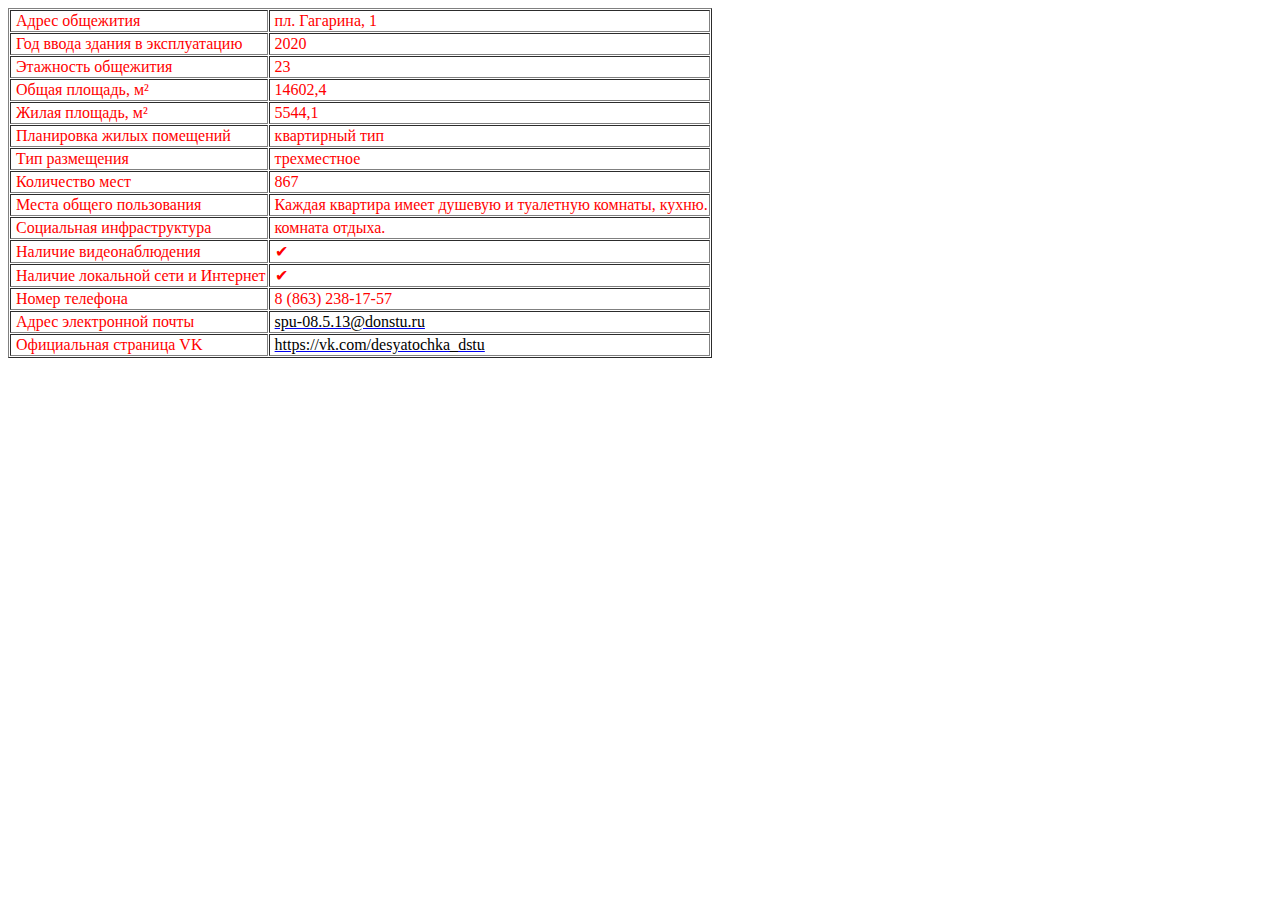
==== app/src/main/assets/index.html @ 80792a32 "web" ====
<!DOCTYPE html>
<html lang="en">
<head>
    <meta charset="UTF-8">
    <meta http-equiv="X-UA-Compatible" content="IE=edge">
    <meta name="viewport" content="width=device-width, initial-scale=1.0">
    <title>Справочник</title>
    <link rel="stylesheet" type="text/css" href="css/style.css">
</head>
<body>
    <table border="1" cellpadding="1" cellspacing="1">
        <tbody>
        <tr>
            <td>
                 &nbsp;Адрес общежития&nbsp; </span>
            </td>
            <td>
                &nbsp;<a class="map-open" onclick="showMap()" >пл. Гагарина, 1</a>&nbsp; </span>
            </td>
        </tr>
        <tr>
            <td>

                &nbsp;Год ввода здания в эксплуатацию&nbsp; </span>
            </td>
            <td>

                &nbsp;2020 </span>
            </td>
        </tr>
        <tr>
            <td>

                &nbsp;Этажность общежития&nbsp; </span>
            </td>
            <td>

                &nbsp;23 </span>
            </td>
        </tr>
        <tr>
            <td>

                &nbsp;Общая площадь, м²&nbsp; </span>
            </td>
            <td>

                &nbsp;14602,4 </span>
            </td>
        </tr>
        <tr>
            <td>

                &nbsp;Жилая площадь, м²&nbsp; </span>
            </td>
            <td>

                &nbsp;5544,1 </span>
            </td>
        </tr>
        <tr>
            <td>

                &nbsp;Планировка жилых помещений&nbsp; </span>
            </td>
            <td>
                &nbsp;квартирный тип </span>
            </td>
        </tr>
        <tr>
            <td>

                &nbsp;Тип размещения&nbsp; </span>
            </td>
            <td>
                &nbsp;трехместное&nbsp;
            </td>
        </tr>
        <tr>
            <td>

                &nbsp;Количество мест&nbsp; </span>
            </td>
            <td>

                &nbsp;867 </span>
            </td>
        </tr>
        <tr>
            <td colspan="1">

                &nbsp;Места общего пользования&nbsp; </span>
            </td>
            <td colspan="1">

                &nbsp;Каждая квартира имеет душевую и туалетную комнаты, кухню. </span>
            </td>
        </tr>
        <tr>
            <td colspan="1">

                &nbsp;Социальная инфраструктура&nbsp; </span>
            </td>
            <td colspan="1">

                &nbsp;комната отдыха. </span>
            </td>
        </tr>
        <tr>
            <td colspan="1">
  
                &nbsp;Наличие видеонаблюдения </span>
            </td>
            <td colspan="1">

                &nbsp;✔ </span>
            </td>
        </tr>
        <tr>
            <td colspan="1">

                &nbsp;Наличие локальной сети и Интернет </span>
            </td>
            <td colspan="1">
                &nbsp;✔</span><br>
            </td>
        </tr>
        <tr>
            <td colspan="1">

                &nbsp;Номер телефона </span>
            </td>
            <td colspan="1">

                &nbsp;8 (863) 238-17-57</span><br>

            </td>
        </tr>
        <tr>
            <td colspan="1">

                &nbsp;Адрес электронной почты </span>
            </td>
            <td colspan="1">

                &nbsp;</span><a href="mailto:spu-08.5.13@donstu.ru"><span style="color: #000000;">spu-08.5.13@donstu.ru</span></a><br>

            </td>
        </tr>
        <tr>
            <td colspan="1">

                &nbsp;Официальная страница VK&nbsp; </span>
            </td>
            <td colspan="1">
                &nbsp;</span><a href="https://vk.com/desyatochka_dstu"><span style="color: #000000;">https://vk.com/desyatochka_dstu</span></a><br>
            </td>
        </tr>
        </tbody>
        </table>
</body>
</html>
---- app/src/main/assets/css/style.css ----
table{
 color: red;
}
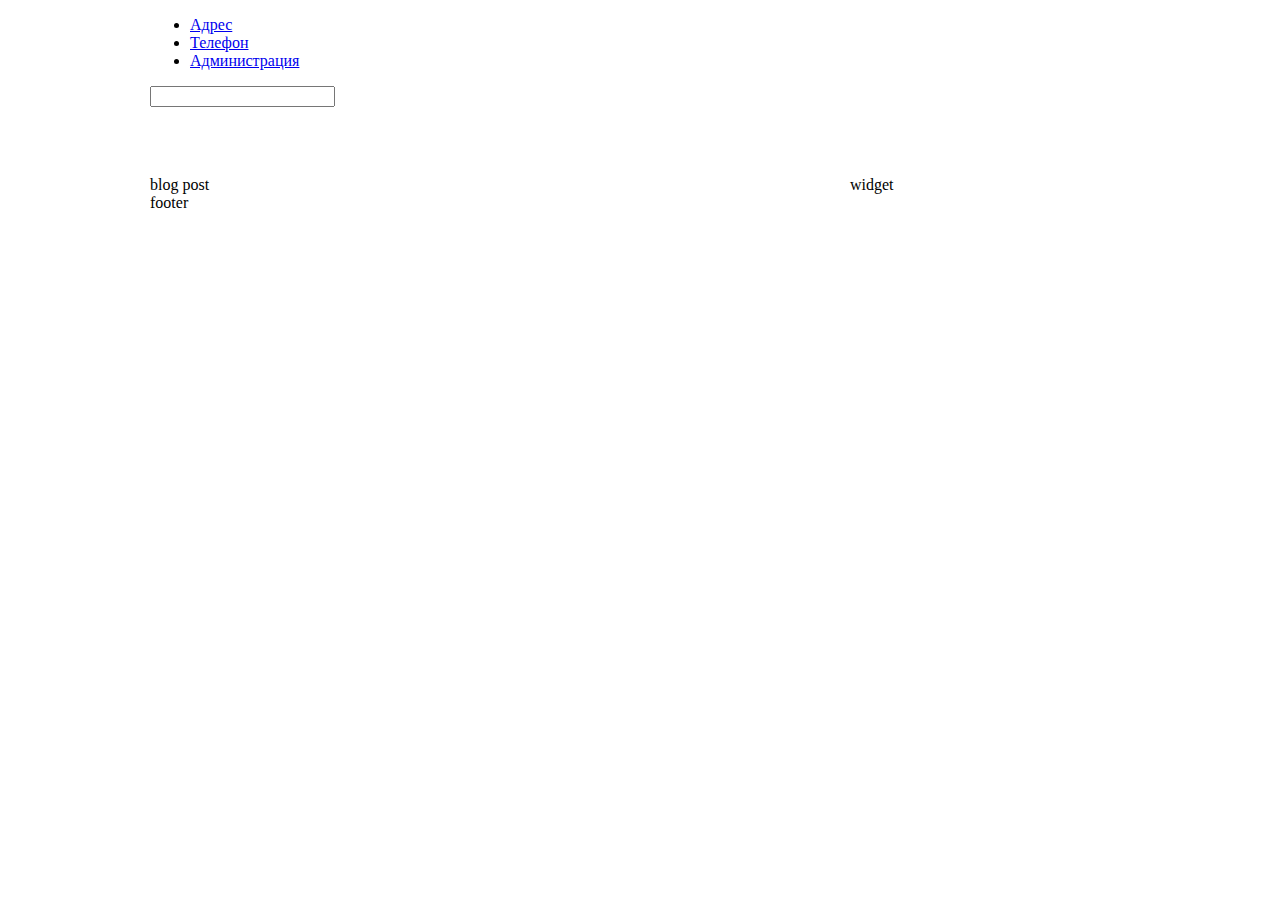
==== commit 4e1f3a12: "fix bug" ====
--- a/app/src/main/assets/index.html
+++ b/app/src/main/assets/index.html
@@ -8,155 +8,33 @@
     <link rel="stylesheet" type="text/css" href="css/style.css">
 </head>
 <body>
-    <table border="1" cellpadding="1" cellspacing="1">
-        <tbody>
-        <tr>
-            <td>
-                 &nbsp;Адрес общежития&nbsp; </span>
-            </td>
-            <td>
-                &nbsp;<a class="map-open" onclick="showMap()" >пл. Гагарина, 1</a>&nbsp; </span>
-            </td>
-        </tr>
-        <tr>
-            <td>
 
-                &nbsp;Год ввода здания в эксплуатацию&nbsp; </span>
-            </td>
-            <td>
-
-                &nbsp;2020 </span>
-            </td>
-        </tr>
-        <tr>
-            <td>
-
-                &nbsp;Этажность общежития&nbsp; </span>
-            </td>
-            <td>
-
-                &nbsp;23 </span>
-            </td>
-        </tr>
-        <tr>
-            <td>
-
-                &nbsp;Общая площадь, м²&nbsp; </span>
-            </td>
-            <td>
-
-                &nbsp;14602,4 </span>
-            </td>
-        </tr>
-        <tr>
-            <td>
-
-                &nbsp;Жилая площадь, м²&nbsp; </span>
-            </td>
-            <td>
-
-                &nbsp;5544,1 </span>
-            </td>
-        </tr>
-        <tr>
-            <td>
-
-                &nbsp;Планировка жилых помещений&nbsp; </span>
-            </td>
-            <td>
-                &nbsp;квартирный тип </span>
-            </td>
-        </tr>
-        <tr>
-            <td>
-
-                &nbsp;Тип размещения&nbsp; </span>
-            </td>
-            <td>
-                &nbsp;трехместное&nbsp;
-            </td>
-        </tr>
-        <tr>
-            <td>
-
-                &nbsp;Количество мест&nbsp; </span>
-            </td>
-            <td>
-
-                &nbsp;867 </span>
-            </td>
-        </tr>
-        <tr>
-            <td colspan="1">
-
-                &nbsp;Места общего пользования&nbsp; </span>
-            </td>
-            <td colspan="1">
-
-                &nbsp;Каждая квартира имеет душевую и туалетную комнаты, кухню. </span>
-            </td>
-        </tr>
-        <tr>
-            <td colspan="1">
-
-                &nbsp;Социальная инфраструктура&nbsp; </span>
-            </td>
-            <td colspan="1">
-
-                &nbsp;комната отдыха. </span>
-            </td>
-        </tr>
-        <tr>
-            <td colspan="1">
-  
-                &nbsp;Наличие видеонаблюдения </span>
-            </td>
-            <td colspan="1">
-
-                &nbsp;✔ </span>
-            </td>
-        </tr>
-        <tr>
-            <td colspan="1">
-
-                &nbsp;Наличие локальной сети и Интернет </span>
-            </td>
-            <td colspan="1">
-                &nbsp;✔</span><br>
-            </td>
-        </tr>
-        <tr>
-            <td colspan="1">
-
-                &nbsp;Номер телефона </span>
-            </td>
-            <td colspan="1">
-
-                &nbsp;8 (863) 238-17-57</span><br>
-
-            </td>
-        </tr>
-        <tr>
-            <td colspan="1">
-
-                &nbsp;Адрес электронной почты </span>
-            </td>
-            <td colspan="1">
-
-                &nbsp;</span><a href="mailto:spu-08.5.13@donstu.ru"><span style="color: #000000;">spu-08.5.13@donstu.ru</span></a><br>
-
-            </td>
-        </tr>
-        <tr>
-            <td colspan="1">
-
-                &nbsp;Официальная страница VK&nbsp; </span>
-            </td>
-            <td colspan="1">
-                &nbsp;</span><a href="https://vk.com/desyatochka_dstu"><span style="color: #000000;">https://vk.com/desyatochka_dstu</span></a><br>
-            </td>
-        </tr>
-        </tbody>
-        </table>
+    <div id="pagewrap">
+        <header id="header">
+           <nav>
+              <ul id="main-nav">
+                 <li><a href="#">Адрес</a></li>
+                 <li><a href="#">Телефон</a></li>
+                 <li><a href="#">Администрация</a></li>
+              </ul>
+           </nav>
+           <form id="searchform">
+              <input type="search">
+           </form>
+        </header>
+        <div id="content">
+           <article class="post">
+              blog post
+           </article>
+        </div>
+        <aside id="sidebar">
+           <section class="widget">
+               widget
+           </section>              
+        </aside>
+        <footer id="footer">
+           footer
+        </footer>
+     </div>
 </body>
 </html>--- a/app/src/main/assets/css/style.css
+++ b/app/src/main/assets/css/style.css
@@ -1,5 +1,105 @@
+article, aside, details, figcaption, figure, footer, header, hgroup, menu, nav, section { 
+    display: block;
+}
 
+input[type="text"],
+input[type="email"],
+input[type="tel"],
+input[type="number"],
+textarea {
+    -webkit-appearance : none;
+    -moz-appearance    : none;
+    -ms-appearance     : none;
+    appearance         : none;
+    outline            : 0;
+    box-shadow         : none;
+}
 
-table{
- color: red;
-}+html {
+    -webkit-text-size-adjust : none;
+    text-size-adjust         : none
+}
+#pagewrap {
+    width: 980px;
+    margin: 0 auto;
+ }
+ #header {
+    height: 160px;
+ }
+ #content {
+    width: 600px;
+    float: left;
+ }
+ #sidebar {
+    width: 280px;
+    float: right;
+ }
+ #footer {
+    clear: both;
+ }
+
+ @media screen and (max-width: 980px) {
+    #pagewrap {
+       width: 95%;
+    }
+    #content {
+       width: 60%;
+       padding: 3% 4%;
+    }
+    #sidebar {
+       width: 30%;
+    }
+    #sidebar .widget {
+       padding: 8% 7%;
+       margin-bottom: 10px;
+    }
+ }
+  
+ @media screen and (max-width: 650px) {
+    #header {
+       height: auto;
+    }
+    #searchform {
+       position: absolute;
+       top: 5px;
+       right: 0;
+    }
+    #main-nav {
+       position: static;
+    }
+    #site-logo {
+       margin: 15px 100px 5px 0;
+       position: static;
+    }
+    #site-description {
+       margin: 0 0 15px;
+       position: static;
+    }
+    #content {
+       width: auto;
+       float: none;
+       margin: 20px 0;
+    }
+    #sidebar {
+       width: 100%;
+       float: none;
+       margin: 0;
+    }
+ }
+
+ @media screen and (max-width: 480px) {
+    html {
+       -webkit-text-size-adjust: none;
+    }
+    #main-nav a {
+       font-size: 90%;
+       padding: 10px 8px;
+    }
+ }
+ 
+ img {
+    max-width: 100%;
+    height: auto;
+    width: auto\9; /* ie8 */
+ }
+ 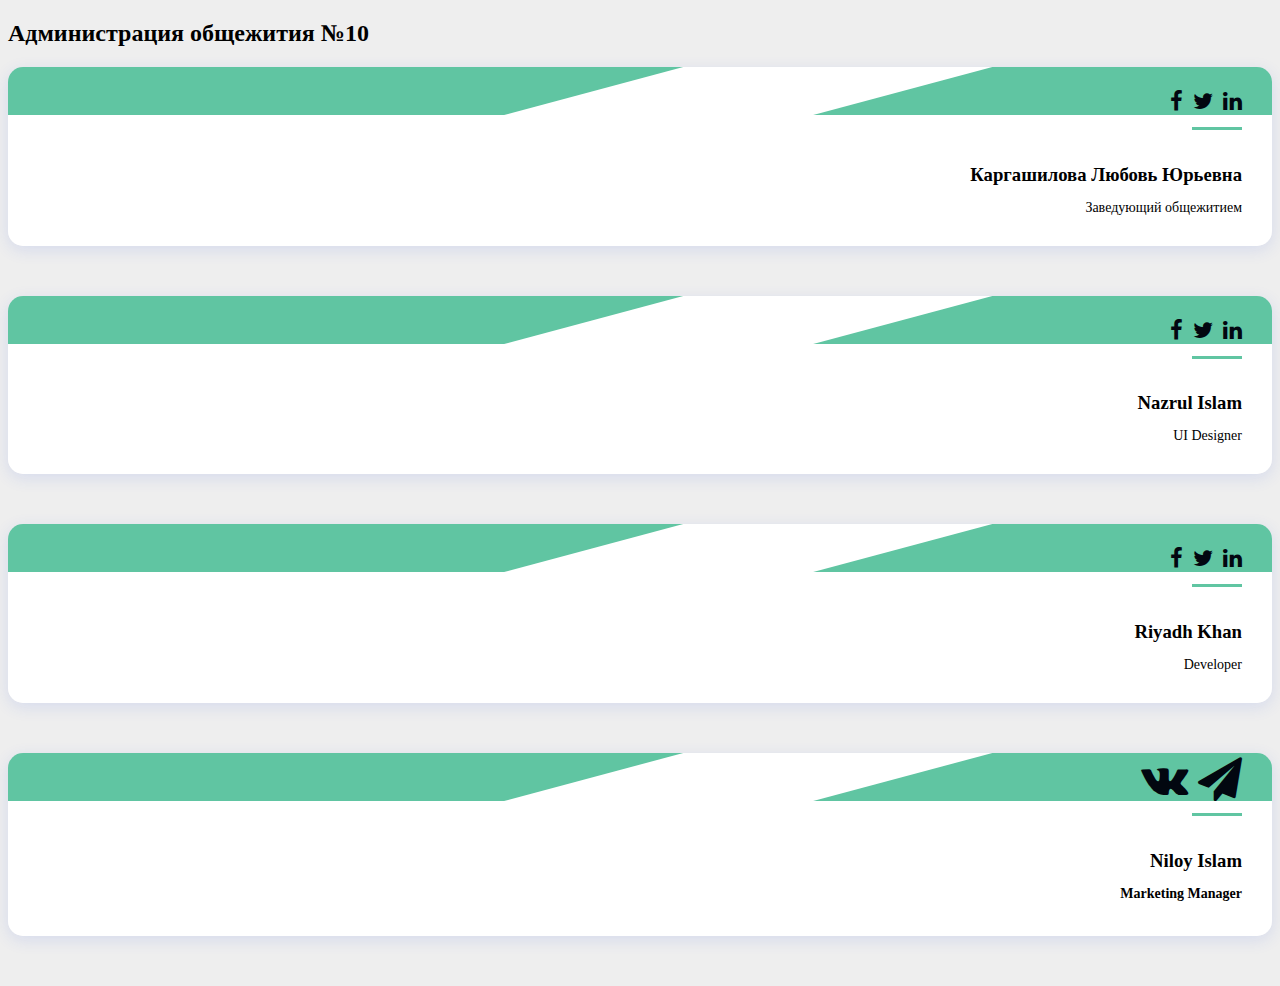
==== commit 1c72425f: "redesign part1" ====
--- a/app/src/main/assets/index.html
+++ b/app/src/main/assets/index.html
@@ -6,35 +6,80 @@
     <meta name="viewport" content="width=device-width, initial-scale=1.0">
     <title>Справочник</title>
     <link rel="stylesheet" type="text/css" href="css/style.css">
+    <link href="https://maxcdn.bootstrapcdn.com/font-awesome/4.7.0/css/font-awesome.min.css" rel="stylesheet" />
 </head>
 <body>
 
-    <div id="pagewrap">
-        <header id="header">
-           <nav>
-              <ul id="main-nav">
-                 <li><a href="#">Адрес</a></li>
-                 <li><a href="#">Телефон</a></li>
-                 <li><a href="#">Администрация</a></li>
-              </ul>
-           </nav>
-           <form id="searchform">
-              <input type="search">
-           </form>
-        </header>
-        <div id="content">
-           <article class="post">
-              blog post
-           </article>
+<div class="container">
+  <div class="row justify-content-center">
+    <div class="col-12 col-sm-8 col-lg-6">
+      <!-- Section Heading-->
+        <h2>Администрация общежития №10</h2>
+      </div>
+    </div>
+  </div>
+  <div class="row">
+    <!-- Single Advisor-->
+    <div class="col-12 col-sm-6 col-lg-3">
+      <div class="single_advisor_profile wow fadeInUp" data-wow-delay="0.2s" style="visibility: visible; animation-delay: 0.2s; animation-name: fadeInUp;">
+        <!-- Team Thumb-->
+        <div class="advisor_thumb"><img src="https://bootdey.com/img/Content/avatar/avatar1.png" alt="">
+          <!-- Social Info-->
+          <div class="social-info"><a href="#"><i class="fa fa-facebook"></i></a><a href="#"><i class="fa fa-twitter"></i></a><a href="#"><i class="fa fa-linkedin"></i></a></div>
         </div>
-        <aside id="sidebar">
-           <section class="widget">
-               widget
-           </section>              
-        </aside>
-        <footer id="footer">
-           footer
-        </footer>
-     </div>
+        <!-- Team Details-->
+        <div class="single_advisor_details_info">
+          <h3>Каргашилова Любовь Юрьевна</h3>
+          <p class="designation">Заведующий общежитием</p>
+        </div>
+      </div>
+    </div>
+    <!-- Single Advisor-->
+    <div class="col-12 col-sm-6 col-lg-3">
+      <div class="single_advisor_profile wow fadeInUp" data-wow-delay="0.3s" style="visibility: visible; animation-delay: 0.3s; animation-name: fadeInUp;">
+        <!-- Team Thumb-->
+        <div class="advisor_thumb"><img src="https://bootdey.com/img/Content/avatar/avatar7.png" alt="">
+          <!-- Social Info-->
+          <div class="social-info"><a href="#"><i class="fa fa-facebook"></i></a><a href="#"><i class="fa fa-twitter"></i></a><a href="#"><i class="fa fa-linkedin"></i></a></div>
+        </div>
+        <!-- Team Details-->
+        <div class="single_advisor_details_info">
+          <h3>Nazrul Islam</h3>
+          <p class="designation">UI Designer</p>
+        </div>
+      </div>
+    </div>
+    <!-- Single Advisor-->
+    <div class="col-12 col-sm-6 col-lg-3">
+      <div class="single_advisor_profile wow fadeInUp" data-wow-delay="0.4s" style="visibility: visible; animation-delay: 0.4s; animation-name: fadeInUp;">
+        <!-- Team Thumb-->
+        <div class="advisor_thumb"><img src="https://bootdey.com/img/Content/avatar/avatar6.png" alt="">
+          <!-- Social Info-->
+          <div class="social-info"><a href="#"><i class="fa fa-facebook"></i></a><a href="#"><i class="fa fa-twitter"></i></a><a href="#"><i class="fa fa-linkedin"></i></a></div>
+        </div>
+        <!-- Team Details-->
+        <div class="single_advisor_details_info">
+          <h3>Riyadh Khan</h3>
+          <p class="designation">Developer</p>
+        </div>
+      </div>
+    </div>
+    <!-- Single Advisor-->
+    <div class="col-12 col-sm-6 col-lg-3">
+      <div class="single_advisor_profile wow fadeInUp" data-wow-delay="0.5s" style="visibility: visible; animation-delay: 0.5s; animation-name: fadeInUp;">
+        <!-- Team Thumb-->
+        <div class="advisor_thumb"><img src="https://bootdey.com/img/Content/avatar/avatar2.png" alt="">
+          <!-- Social Info-->
+          <div class="social-info" width ="50%" height ="50%"><a href="#"><i class="fa fa-vk fa-2x"></i></a><a href="#"><i class="fa fa-paper-plane fa-2x"></i></a></div>
+        </div>
+        <!-- Team Details-->
+        <div class="single_advisor_details_info">
+          <h3>Niloy Islam</р3>
+          <p class="designation">Marketing Manager</p>
+        </div>
+      </div>
+    </div>
+  </div>
+</div>
 </body>
 </html>--- a/app/src/main/assets/css/style.css
+++ b/app/src/main/assets/css/style.css
@@ -1,105 +1,135 @@
-article, aside, details, figcaption, figure, footer, header, hgroup, menu, nav, section { 
-    display: block;
+body{margin-top:20px;
+background:#eee;
 }
+.single_advisor_profile {
+    position: relative;
+    margin-bottom: 50px;
+    -webkit-transition-duration: 500ms;
+    transition-duration: 500ms;
+    z-index: 1;
+    border-radius: 15px;
+    -webkit-box-shadow: 0 0.25rem 1rem 0 rgba(47, 91, 234, 0.125);
+    box-shadow: 0 0.25rem 1rem 0 rgba(47, 91, 234, 0.125);
+}
+.single_advisor_profile .advisor_thumb {
+    position: relative;
+    z-index: 1;
+    border-radius: 15px 15px 0 0;
+    margin: 0 auto;
+    padding: 30px 30px 0 30px;
+    background-color: #60C5A2;
+    overflow: hidden;
+}
+.single_advisor_profile .advisor_thumb::after {
+    -webkit-transition-duration: 500ms;
+    transition-duration: 500ms;
+    position: absolute;
+    width: 150%;
+    height: 80px;
+    bottom: -45px;
+    left: -25%;
+    content: "";
+    background-color: #ffffff;
+    -webkit-transform: rotate(-15deg);
+    transform: rotate(-15deg);
+}
+@media only screen and (max-width: 575px) {
+    .single_advisor_profile .advisor_thumb::after {
+        height: 160px;
+        bottom: -90px;
+    }
+}
+.single_advisor_profile .advisor_thumb .social-info {
+    position: absolute;
+    z-index: 1;
+    width: 100%;
+    bottom: 0;
+    right: 30px;
+    text-align: right;
+}
+.single_advisor_profile .advisor_thumb .social-info a {
+    font-size: 22px;
+    color: #020710;
+    padding: 0 5px;
 
-input[type="text"],
-input[type="email"],
-input[type="tel"],
-input[type="number"],
-textarea {
-    -webkit-appearance : none;
-    -moz-appearance    : none;
-    -ms-appearance     : none;
-    appearance         : none;
-    outline            : 0;
-    box-shadow         : none;
 }
-
-html {
-    -webkit-text-size-adjust : none;
-    text-size-adjust         : none
+.single_advisor_profile .advisor_thumb .social-info a:hover,
+.single_advisor_profile .advisor_thumb .social-info a:focus {
+    color: teal;
 }
-#pagewrap {
-    width: 980px;
-    margin: 0 auto;
- }
- #header {
-    height: 160px;
- }
- #content {
-    width: 600px;
-    float: left;
- }
- #sidebar {
-    width: 280px;
-    float: right;
- }
- #footer {
-    clear: both;
- }
-
- @media screen and (max-width: 980px) {
-    #pagewrap {
-       width: 95%;
+.single_advisor_profile .advisor_thumb .social-info a:last-child {
+    padding-right: 0;
+}
+.single_advisor_profile .single_advisor_details_info {
+    position: relative;
+    z-index: 1;
+    padding: 30px;
+    text-align: right;
+    -webkit-transition-duration: 500ms;
+    transition-duration: 500ms;
+    border-radius: 0 0 15px 15px;
+    background-color: #ffffff;
+}
+.single_advisor_profile .single_advisor_details_info::after {
+    -webkit-transition-duration: 500ms;
+    transition-duration: 500ms;
+    position: absolute;
+    z-index: 1;
+    width: 50px;
+    height: 3px;
+    background-color: #60C5A2;
+    content: "";
+    top: 12px;
+    right: 30px;
+}
+.single_advisor_profile .single_advisor_details_info h3 {
+    margin-bottom: 0.25rem;
+    -webkit-transition-duration: 500ms;
+    transition-duration: 500ms;
+}
+@media only screen and (min-width: 768px) and (max-width: 991px) {
+    .single_advisor_profile .single_advisor_details_info h3 {
+        font-size: 14px;
     }
-    #content {
-       width: 60%;
-       padding: 3% 4%;
+}
+.single_advisor_profile .single_advisor_details_info p {
+    -webkit-transition-duration: 500ms;
+    transition-duration: 500ms;
+    margin-bottom: 0;
+    font-size: 14px;
+}
+@media only screen and (min-width: 768px) and (max-width: 991px) {
+    .single_advisor_profile .single_advisor_details_info p {
+        font-size: 12px;
     }
-    #sidebar {
-       width: 30%;
-    }
-    #sidebar .widget {
-       padding: 8% 7%;
-       margin-bottom: 10px;
-    }
- }
-  
- @media screen and (max-width: 650px) {
-    #header {
-       height: auto;
-    }
-    #searchform {
-       position: absolute;
-       top: 5px;
-       right: 0;
-    }
-    #main-nav {
-       position: static;
-    }
-    #site-logo {
-       margin: 15px 100px 5px 0;
-       position: static;
-    }
-    #site-description {
-       margin: 0 0 15px;
-       position: static;
-    }
-    #content {
-       width: auto;
-       float: none;
-       margin: 20px 0;
-    }
-    #sidebar {
-       width: 100%;
-       float: none;
-       margin: 0;
-    }
- }
-
- @media screen and (max-width: 480px) {
-    html {
-       -webkit-text-size-adjust: none;
-    }
-    #main-nav a {
-       font-size: 90%;
-       padding: 10px 8px;
-    }
- }
- 
- img {
-    max-width: 100%;
-    height: auto;
-    width: auto\9; /* ie8 */
- }
- +}
+.single_advisor_profile:hover .advisor_thumb::after,
+.single_advisor_profile:focus .advisor_thumb::after {
+    background-color: #006564;
+}
+.single_advisor_profile:hover .advisor_thumb .social-info a,
+.single_advisor_profile:focus .advisor_thumb .social-info a {
+    color: #ffffff;
+}
+.single_advisor_profile:hover .advisor_thumb .social-info a:hover,
+.single_advisor_profile:hover .advisor_thumb .social-info a:focus,
+.single_advisor_profile:focus .advisor_thumb .social-info a:hover,
+.single_advisor_profile:focus .advisor_thumb .social-info a:focus {
+    color: #ffffff;
+}
+.single_advisor_profile:hover .single_advisor_details_info,
+.single_advisor_profile:focus .single_advisor_details_info {
+    background-color: #006564;
+}
+.single_advisor_profile:hover .single_advisor_details_info::after,
+.single_advisor_profile:focus .single_advisor_details_info::after {
+    background-color: #ffffff;
+}
+.single_advisor_profile:hover .single_advisor_details_info h3,
+.single_advisor_profile:focus .single_advisor_details_info h3 {
+    color: #ffffff;
+}
+.single_advisor_profile:hover .single_advisor_details_info p,
+.single_advisor_profile:focus .single_advisor_details_info p {
+    color: #ffffff;
+}
